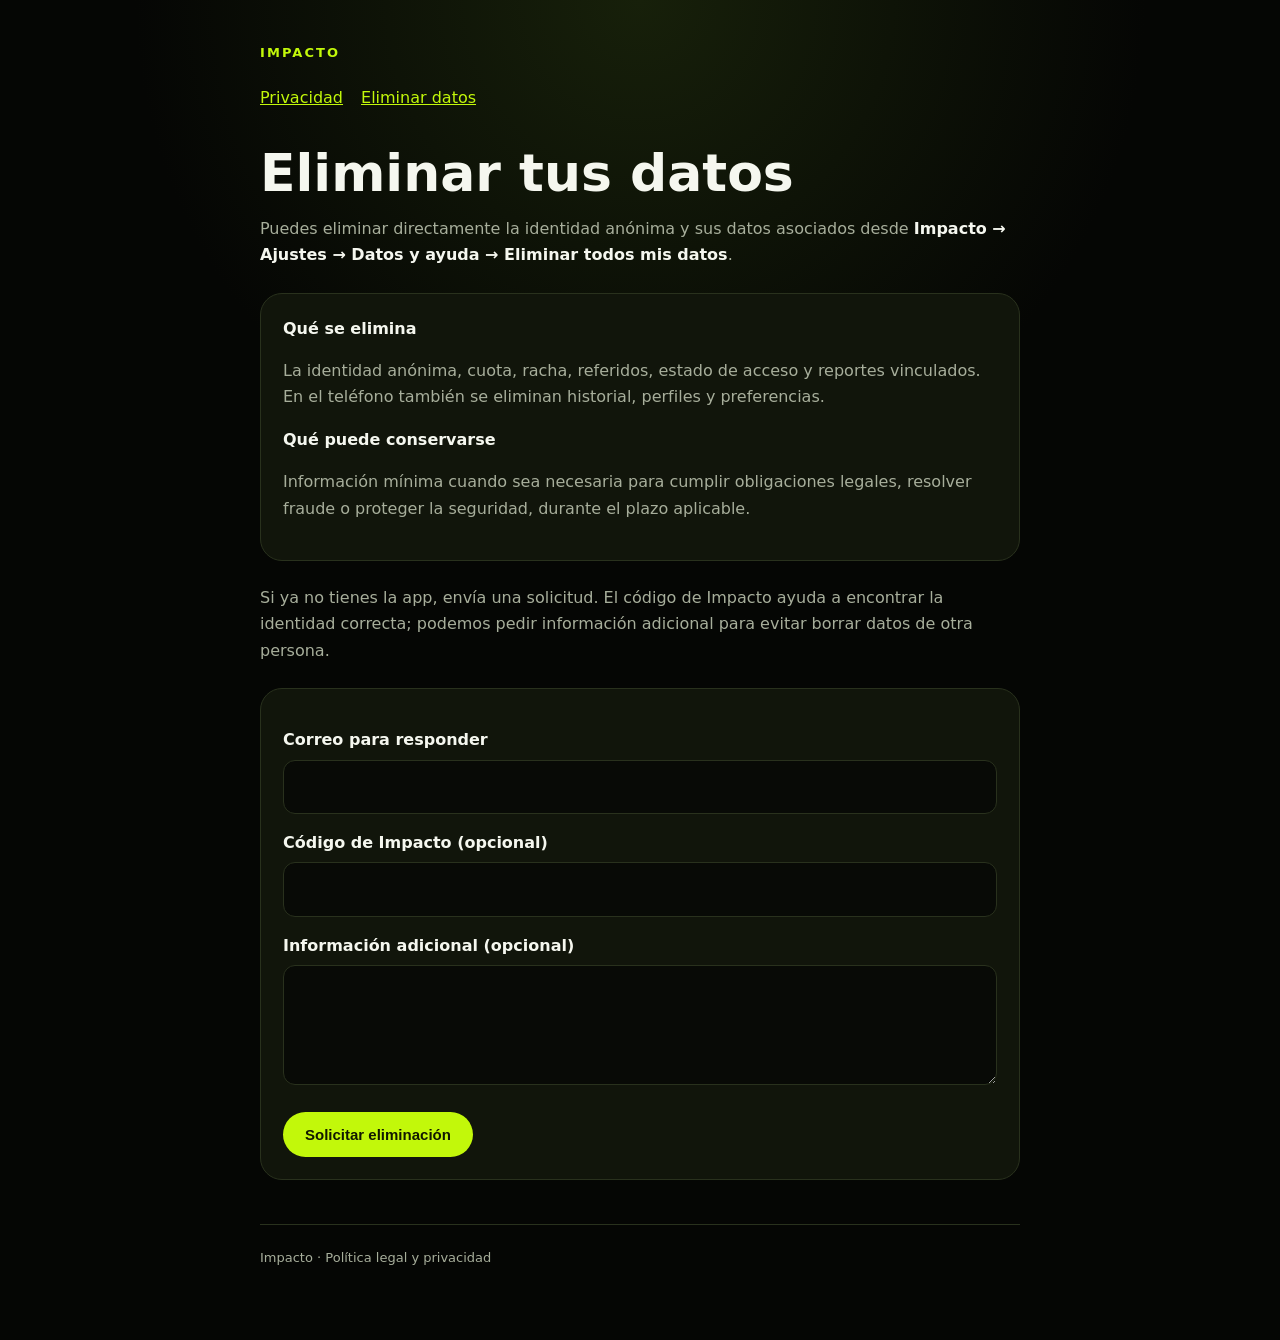
==== delete.html @ d903657a "Publish Impacto privacy and data deletion pages" ====
<!doctype html><html lang="es"><head><meta charset="utf-8"><meta name="viewport" content="width=device-width,initial-scale=1"><meta name="robots" content="index,follow"><title>Eliminar datos — Impacto</title><link rel="stylesheet" href="styles.css"></head><body><main>
<div class="brand">IMPACTO</div><nav class="nav"><a href="./">Privacidad</a><a href="delete.html">Eliminar datos</a></nav>
<h1>Eliminar tus datos</h1><p>Puedes eliminar directamente la identidad anónima y sus datos asociados desde <strong>Impacto → Ajustes → Datos y ayuda → Eliminar todos mis datos</strong>.</p>
<div class="card"><strong>Qué se elimina</strong><p>La identidad anónima, cuota, racha, referidos, estado de acceso y reportes vinculados. En el teléfono también se eliminan historial, perfiles y preferencias.</p><strong>Qué puede conservarse</strong><p>Información mínima cuando sea necesaria para cumplir obligaciones legales, resolver fraude o proteger la seguridad, durante el plazo aplicable.</p></div>
<p>Si ya no tienes la app, envía una solicitud. El código de Impacto ayuda a encontrar la identidad correcta; podemos pedir información adicional para evitar borrar datos de otra persona.</p>
<form class="card" method="post" action="https://kqnqeqktcqqyhnwcowby.supabase.co/functions/v1/legal"><input type="hidden" name="tipo" value="eliminacion"><label for="email">Correo para responder</label><input id="email" name="email" type="email" maxlength="254" required autocomplete="email"><label for="codigo">Código de Impacto (opcional)</label><input id="codigo" name="codigo" maxlength="40"><label for="mensaje">Información adicional (opcional)</label><textarea id="mensaje" name="mensaje" maxlength="1200"></textarea><label class="hp" aria-hidden="true">Sitio web<input name="website" tabindex="-1" autocomplete="off"></label><button type="submit">Solicitar eliminación</button></form>
<footer>Impacto · Política legal y privacidad</footer></main></body></html>
---- styles.css ----
:root{color-scheme:dark;--bg:#050604;--card:#11150b;--text:#f5f7ef;--muted:#a7ae9b;--lime:#c2f80a;--line:#29311d}*{box-sizing:border-box}body{margin:0;background:radial-gradient(circle at top,#17200a 0,var(--bg) 34%);color:var(--text);font:16px/1.65 system-ui,-apple-system,sans-serif}main{width:min(760px,calc(100% - 32px));margin:auto;padding:42px 0 72px}.brand{font-weight:900;letter-spacing:.16em;color:var(--lime);font-size:13px}h1{font-size:clamp(32px,7vw,52px);line-height:1.04;margin:16px 0}h2{font-size:21px;margin:36px 0 10px}p,li{color:var(--muted)}strong,a{color:var(--text)}a:hover{color:var(--lime)}.meta{font-size:14px}.card{background:var(--card);border:1px solid var(--line);border-radius:22px;padding:22px;margin:24px 0}.nav{display:flex;gap:18px;flex-wrap:wrap;margin:22px 0 34px}.nav a{color:var(--lime)}label{display:block;font-weight:700;margin:16px 0 6px}input,textarea{width:100%;border:1px solid var(--line);border-radius:12px;background:#080a06;color:var(--text);padding:13px;font:inherit}textarea{min-height:120px;resize:vertical}button,.button{display:inline-block;border:0;border-radius:999px;background:var(--lime);color:#111800;padding:14px 22px;font-weight:900;font-size:15px;cursor:pointer;margin-top:18px;text-decoration:none}.hp{position:absolute;left:-9999px}footer{border-top:1px solid var(--line);margin-top:44px;padding-top:22px;color:var(--muted);font-size:13px}
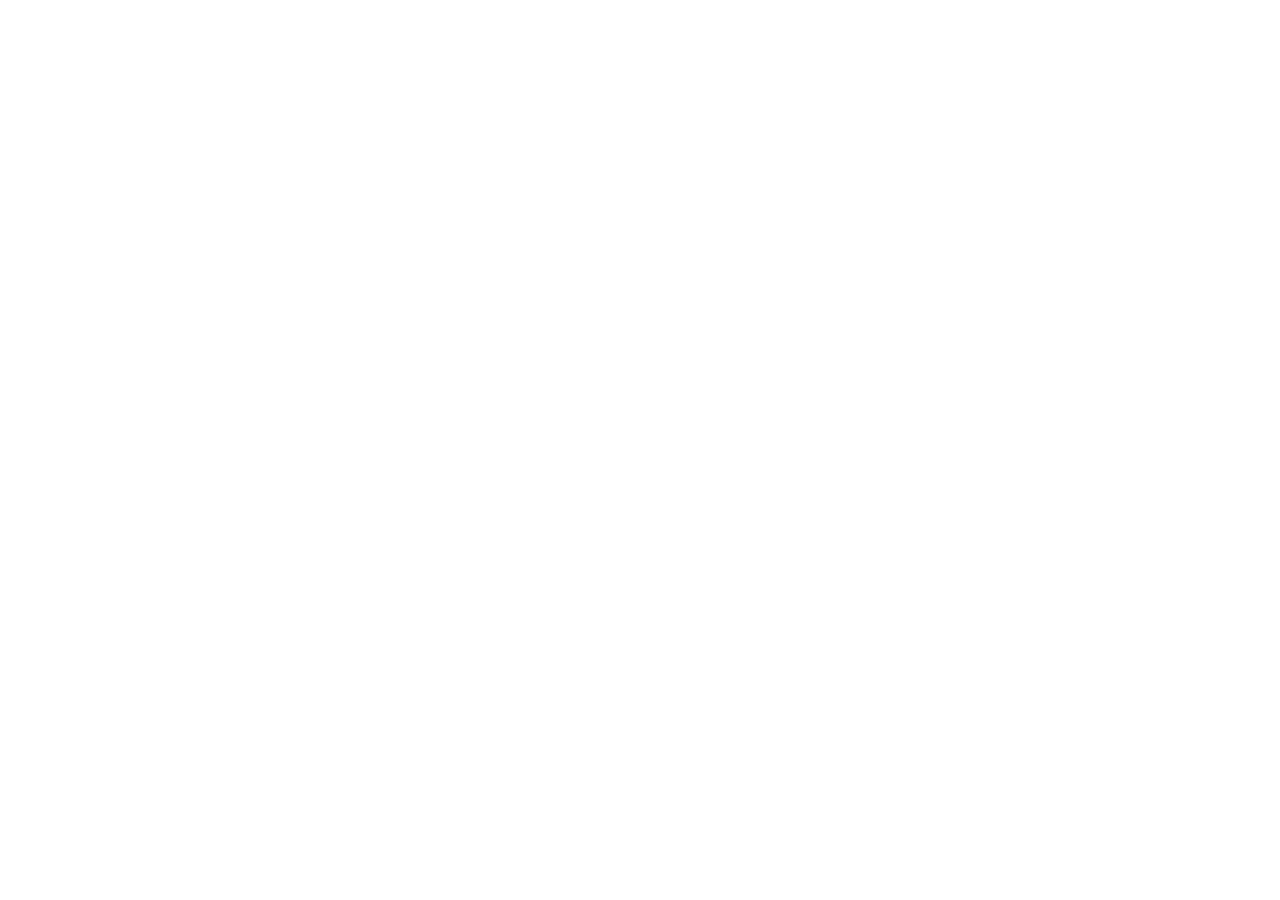
==== commit 7b286f63: "Redirigir a las paginas legales de Fizz" ====
--- a/delete.html
+++ b/delete.html
@@ -1,7 +1,23 @@
-<!doctype html><html lang="es"><head><meta charset="utf-8"><meta name="viewport" content="width=device-width,initial-scale=1"><meta name="robots" content="index,follow"><title>Eliminar datos — Impacto</title><link rel="stylesheet" href="styles.css"></head><body><main>
-<div class="brand">IMPACTO</div><nav class="nav"><a href="./">Privacidad</a><a href="delete.html">Eliminar datos</a></nav>
-<h1>Eliminar tus datos</h1><p>Puedes eliminar directamente la identidad anónima y sus datos asociados desde <strong>Impacto → Ajustes → Datos y ayuda → Eliminar todos mis datos</strong>.</p>
-<div class="card"><strong>Qué se elimina</strong><p>La identidad anónima, cuota, racha, referidos, estado de acceso y reportes vinculados. En el teléfono también se eliminan historial, perfiles y preferencias.</p><strong>Qué puede conservarse</strong><p>Información mínima cuando sea necesaria para cumplir obligaciones legales, resolver fraude o proteger la seguridad, durante el plazo aplicable.</p></div>
-<p>Si ya no tienes la app, envía una solicitud. El código de Impacto ayuda a encontrar la identidad correcta; podemos pedir información adicional para evitar borrar datos de otra persona.</p>
-<form class="card" method="post" action="https://kqnqeqktcqqyhnwcowby.supabase.co/functions/v1/legal"><input type="hidden" name="tipo" value="eliminacion"><label for="email">Correo para responder</label><input id="email" name="email" type="email" maxlength="254" required autocomplete="email"><label for="codigo">Código de Impacto (opcional)</label><input id="codigo" name="codigo" maxlength="40"><label for="mensaje">Información adicional (opcional)</label><textarea id="mensaje" name="mensaje" maxlength="1200"></textarea><label class="hp" aria-hidden="true">Sitio web<input name="website" tabindex="-1" autocomplete="off"></label><button type="submit">Solicitar eliminación</button></form>
-<footer>Impacto · Política legal y privacidad</footer></main></body></html>
+<!DOCTYPE html>
+<html lang="es">
+<head>
+<meta charset="utf-8">
+<meta name="viewport" content="width=device-width, initial-scale=1">
+<title>Fizz — Eliminación de datos</title>
+<link rel="canonical" href="https://fizz-smoky.vercel.app/eliminar-datos">
+<meta name="robots" content="noindex">
+<meta http-equiv="refresh" content="0; url=https://fizz-smoky.vercel.app/eliminar-datos">
+<style>
+  body{margin:0;background:#0A0A0A;color:#EDE9F5;font-family:system-ui,-apple-system,sans-serif;
+       display:flex;align-items:center;justify-content:center;min-height:100vh;text-align:center;padding:24px}
+  a{color:#D7FF1E}
+</style>
+</head>
+<body>
+  <div>
+    <p>Esta página se mudó.</p>
+    <p><a href="https://fizz-smoky.vercel.app/eliminar-datos">Eliminación de datos de Fizz</a></p>
+  </div>
+  <script>location.replace("https://fizz-smoky.vercel.app/eliminar-datos");</script>
+</body>
+</html>
